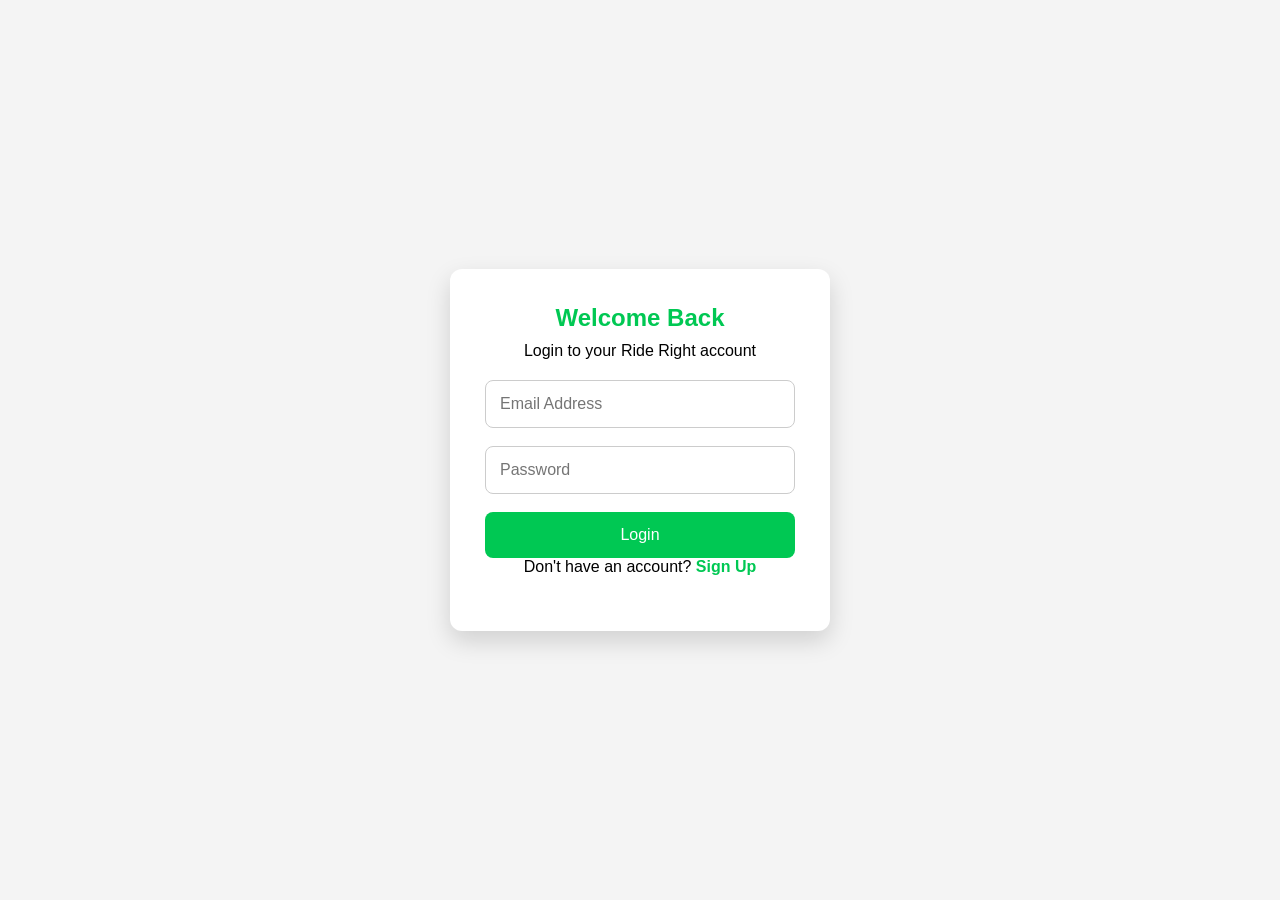
==== account.html @ 7f51bc46 "Initial frontend commit" ====
<!DOCTYPE html>
<html lang="en">
<head>
    <meta charset="UTF-8">
    <meta name="viewport" content="width=device-width, initial-scale=1.0">

    <title>My Account | Ride Right</title>

    <link rel="stylesheet" href="account.css">
</head>
<body>

<header class="account-header">

    <h2>Ride Right</h2>

    <nav>
        <a href="index.html">Home</a>
        <a href="book.html">Book a Ride</a>
        <button id="logoutBtn">Logout</button>
    </nav>

</header>

<main class="account-container">

    <section class="welcome-card">

        <h1>
            Welcome, <span id="userName">User</span> 👋
        </h1>

        <p>Manage your Ride Right account.</p>

    </section>


    <section class="account-info">

        <h2>Account Information</h2>

        <div class="info-row">
            <strong>Name:</strong>
            <span id="name"></span>
        </div>

        <div class="info-row">
            <strong>Email:</strong>
            <span id="email"></span>
        </div>

    </section>


    <section class="account-actions">

        <div class="action-card">

            <h3>🚗 Book a Ride</h3>

            <p>Book your next ride.</p>

            <button id="bookRideBtn">
                Book Ride
            </button>

        </div>


        <div class="action-card">

            <h3>📋 Ride History</h3>

            <p>View your previous rides.</p>

            <button id="rideHistoryBtn">
                View History
            </button>

        </div>


        <div class="action-card">

            <h3>⚙️ Account Settings</h3>

            <p>Manage your account.</p>

            <button id="settingsBtn">
                Settings
            </button>

        </div>

    </section>

</main>

<script src="auth-check.js"></script>
<script src="account.js"></script>

</body>
</html>
---- account.css ----
* {
    margin: 0;
    padding: 0;
    box-sizing: border-box;
}

body {
    font-family: Arial, sans-serif;
    background: #f4f6f8;
    color: #222;
}

/* HEADER */

.account-header {
    background: #111827;
    color: white;
    padding: 18px 7%;

    display: flex;
    align-items: center;
    justify-content: space-between;
}

.account-header h2 {
    font-size: 24px;
}

.account-header nav {
    display: flex;
    align-items: center;
    gap: 20px;
}

.account-header nav a {
    color: white;
    text-decoration: none;
    font-size: 15px;
}

.account-header nav a:hover {
    color: #60a5fa;
}

#logoutBtn {
    background: #ef4444;
    border: none;
    color: white;

    padding: 10px 18px;
    border-radius: 6px;

    cursor: pointer;
    font-size: 14px;
}

#logoutBtn:hover {
    background: #dc2626;
}

/* MAIN CONTAINER */

.account-container {
    width: 90%;
    max-width: 1100px;
    margin: 35px auto;
}

/* WELCOME CARD */

.welcome-card {
    background: white;
    padding: 30px;

    border-radius: 12px;

    margin-bottom: 25px;

    box-shadow: 0 4px 12px rgba(0, 0, 0, 0.08);
}

.welcome-card h1 {
    font-size: 30px;
    margin-bottom: 10px;
}

.welcome-card p {
    color: #666;
}

/* ACCOUNT INFORMATION */

.account-info {
    background: white;
    padding: 25px;

    border-radius: 12px;

    margin-bottom: 25px;

    box-shadow: 0 4px 12px rgba(0, 0, 0, 0.08);
}

.account-info h2 {
    margin-bottom: 20px;
}

.info-row {
    display: flex;
    gap: 15px;

    padding: 12px 0;

    border-bottom: 1px solid #eee;
}

.info-row strong {
    width: 100px;
}

/* ACTION CARDS */

.account-actions {
    display: grid;

    grid-template-columns: repeat(3, 1fr);

    gap: 20px;
}

.action-card {
    background: white;

    padding: 25px;

    text-align: center;

    border-radius: 12px;

    box-shadow: 0 4px 12px rgba(0, 0, 0, 0.08);
}

.action-card h3 {
    margin-bottom: 12px;
}

.action-card p {
    color: #666;

    margin-bottom: 20px;
}

.action-card button {
    background: #2563eb;

    border: none;

    color: white;

    padding: 11px 20px;

    border-radius: 6px;

    cursor: pointer;

    font-size: 14px;
}

.action-card button:hover {
    background: #1d4ed8;
}

/* TABLET */

@media (max-width: 800px) {

    .account-actions {
        grid-template-columns: repeat(2, 1fr);
    }

}

/* MOBILE */

@media (max-width: 550px) {

    .account-header {
        padding: 15px 5%;
    }

    .account-header h2 {
        font-size: 19px;
    }

    .account-header nav {
        gap: 10px;
    }

    .account-header nav a {
        display: none;
    }

    #logoutBtn {
        padding: 8px 12px;
        font-size: 12px;
    }

    .account-container {
        width: 92%;
        margin: 20px auto;
    }

    .welcome-card {
        padding: 22px;
    }

    .welcome-card h1 {
        font-size: 23px;
    }

    .account-info {
        padding: 20px;
    }

    .info-row {
        flex-direction: column;
        gap: 5px;
    }

    .info-row strong {
        width: auto;
    }

    .account-actions {
        grid-template-columns: 1fr;
    }

}
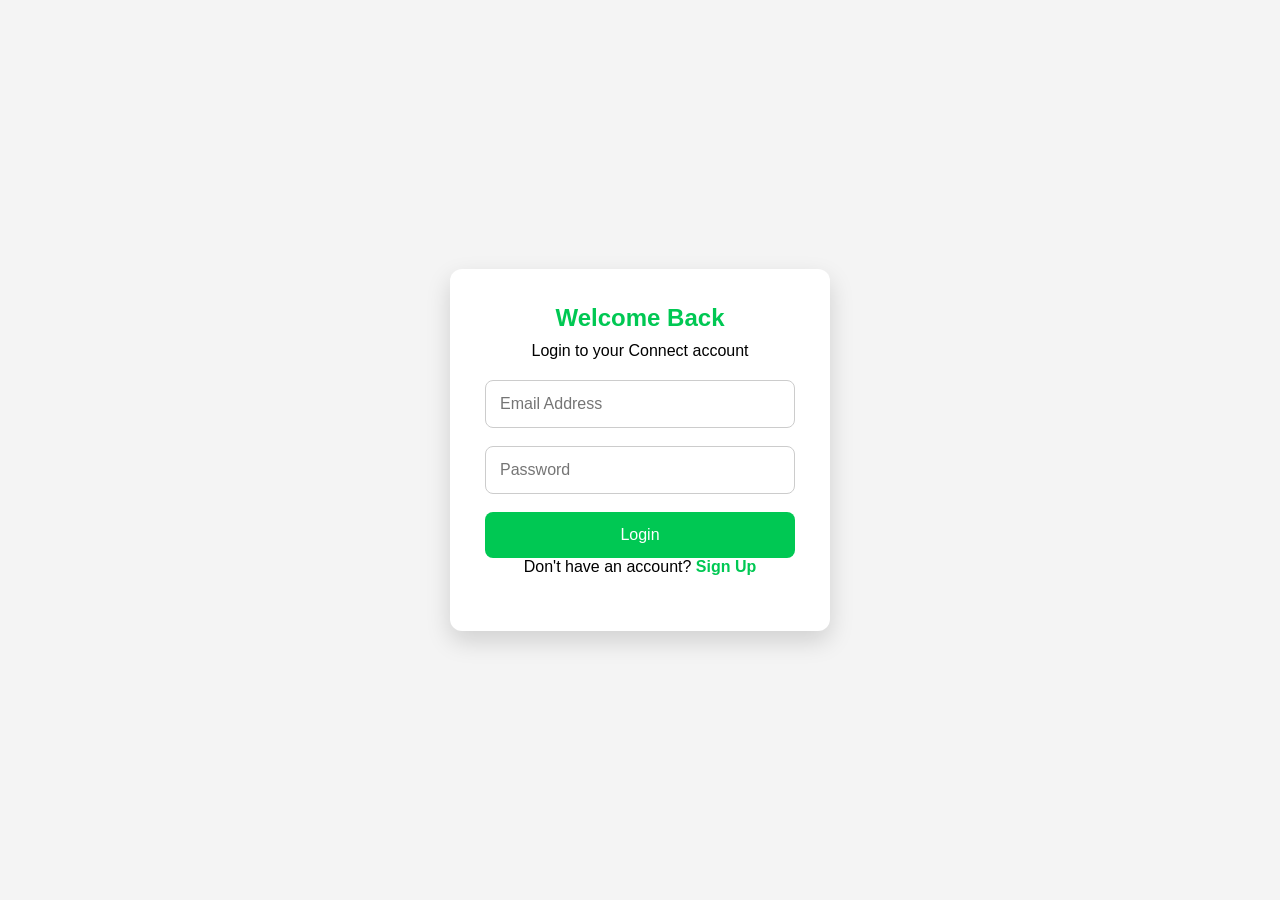
==== commit b7936b1c: "Update name" ====
--- a/account.html
+++ b/account.html
@@ -4,7 +4,7 @@
     <meta charset="UTF-8">
     <meta name="viewport" content="width=device-width, initial-scale=1.0">
 
-    <title>My Account | Ride Right</title>
+    <title>My Account | Connect</title>
 
     <link rel="stylesheet" href="account.css">
 </head>
@@ -12,7 +12,7 @@
 
 <header class="account-header">
 
-    <h2>Ride Right</h2>
+    <h2>Connect</h2>
 
     <nav>
         <a href="index.html">Home</a>
